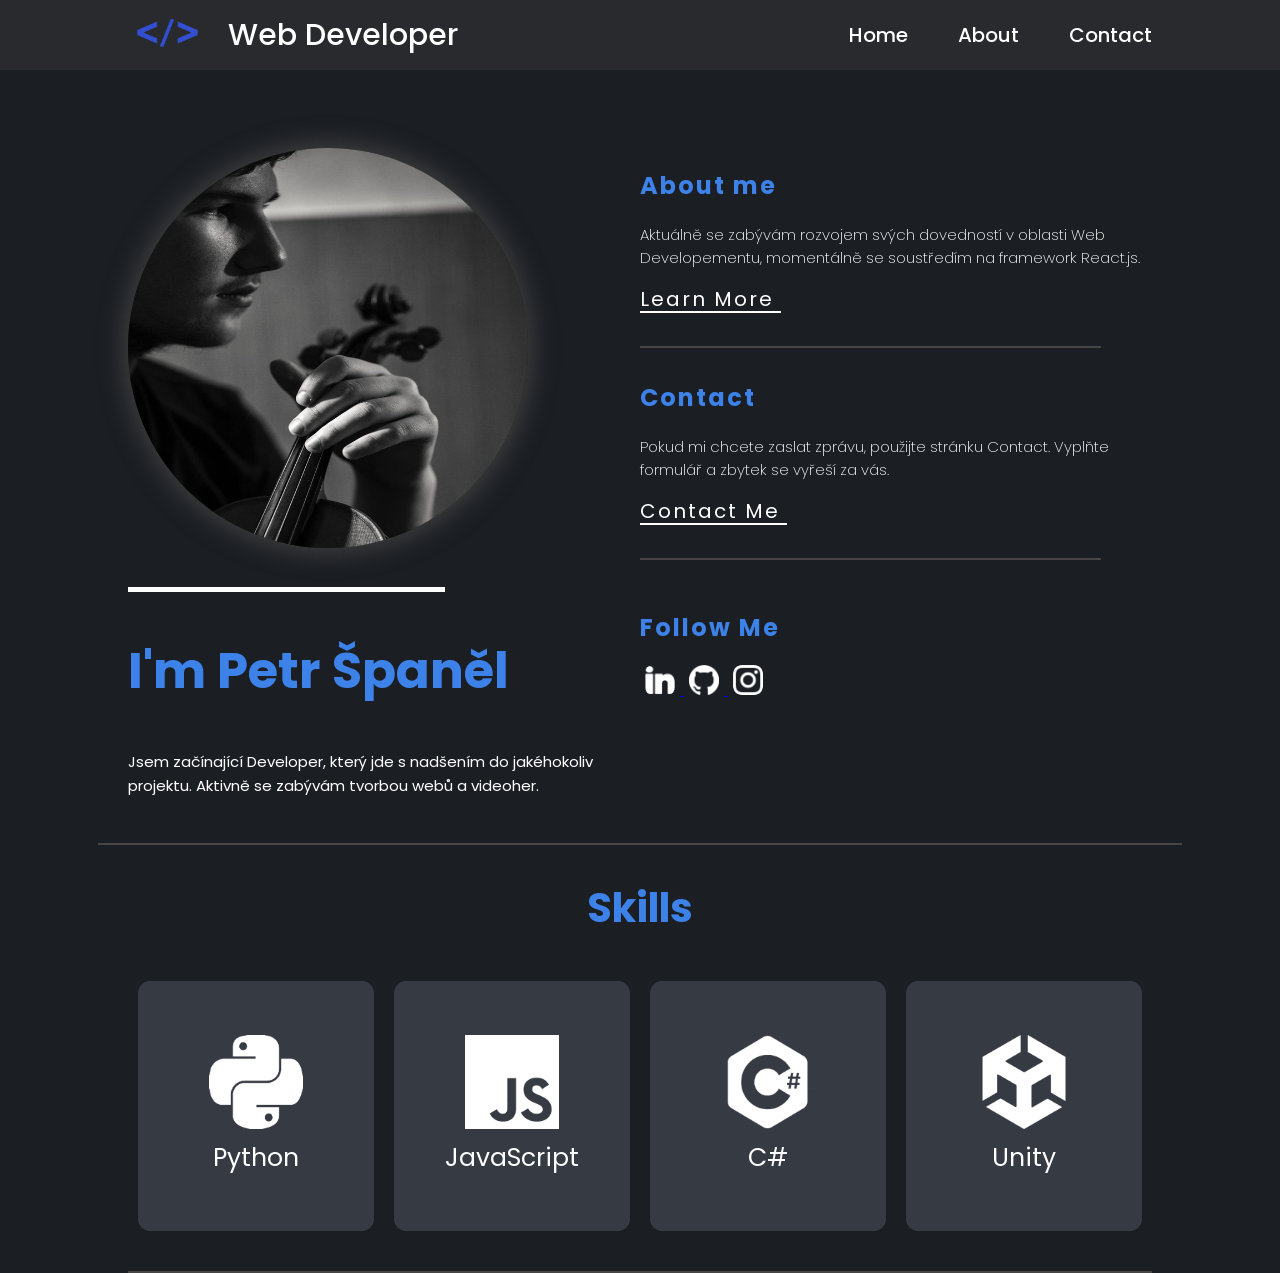
==== index.html @ 64cce2c3 "portfolio 1.0 Created first repository for my new portfolio" ====
<!DOCTYPE html>
<html lang="en">
<head>
  <meta charset="UTF-8" />
  <meta name="viewport" content="width=device-width, initial-scale=1.0"/>
  <title>Petr Španěl</title>
  <link rel="stylesheet" href="style.css"/>
  <link href="https://fonts.googleapis.com/css2?family=Poppins:wght@400;600&display=swap" rel="stylesheet">
</head>
<body>
  <header>
    <nav>
      <a href="index.html" class="in-line">
        <div class="container-logo">
          <img src="images/logo.png" class="logo" alt="Logo">
          <h1>Web Developer</h1>
        </div>
      </a>
      <div class="burger" id="burger">
        <span></span>
        <span></span>
        <span></span>
      </div>

      <ul id="nav-links">
        <li><a href="index.html" class="web-links">Home</a></li>
        <li><a href="about.html" class="web-links">About</a></li>
        <li><a href="contact.html" class="web-links">Contact</a></li>
      </ul>
    </nav>
  </header>

  <main>
    <section class="container">
      <div class="container-main-text half">
        <img src="images/portret.jpg" class="portret" alt="Petr Španěl portrét">
        <div class="line"></div>
        <h1 class="bold main-text">I'm Petr Španěl</h1>
        <p class="description">
          Jsem začínající Developer, který jde s nadšením do jakéhokoliv projektu. Aktivně se zabývám tvorbou webů a videoher.
        </p>
      </div>
      <div class="half position">
        <article class="card">
          <h2>About me</h2>
          <p>Aktuálně se zabývám rozvojem svých dovedností v oblasti Web Developementu, momentálně se soustředím na framework React.js.</p>
          <a href="about.html" class="about">Learn More <span class="about-hover">→</span></a>
        </article>
        <div class="divider"></div>
        <article class="card">
          <h2>Contact</h2>
          <p>Pokud mi chcete zaslat zprávu, použijte stránku Contact. Vyplňte formulář a zbytek se vyřeší za vás.</p>
          <a href="contact.html" class="about">Contact Me <span class="about-hover">→</span></a>
        </article>
        <div class="divider"></div>
        <h2 class="socials-name">Follow Me</h2>
        <div class="List-of-socials">
          <a href="https://www.linkedin.com/in/petr-španěl-a53b7235a/" target="_blank" rel="noopener noreferrer">
            <img class="socials" src="images/linked-in-transparent.png" alt="LinkedIn">
          </a>
          <a href="https://github.com/Flamecz" target="_blank" rel="noopener noreferrer">
            <img class="socials" src="images/github-mark-white-logo-b1c0.png" alt="GitHub">
          </a>
          <a href="https://www.instagram.com/spanel.petr/" target="_blank" rel="noopener noreferrer">
            <img class="socials" src="images/instagram transparent.png" alt="Instagram">
          </a>
        </div>
      </div>
    </section>

    <section>
      <h1 id="about" class="skils-text">Skills</h1>
      <div class="skills">
        <div class="skill-box">
          <div class="items">
            <img src="images/python.png" alt="Python">
            <p>Python</p>
          </div>
        </div>
        <div class="skill-box">
          <div class="items">
            <img src="images/javascript.png" alt="JavaScript">
            <p>JavaScript</p>
          </div>
        </div>
        <div class="skill-box">
          <div class="items">
            <img src="images/csharp.png" alt="C#">
            <p>C#</p>
          </div>
        </div>
        <div class="skill-box">
          <div class="items">
            <img src="images/unity.png" alt="Unity">
            <p>Unity</p>
          </div>
        </div>
      </div>
    </section>
  </main>

  <script src="/scripts/Burgermenu.js"></script>
</body>
</html>
---- style.css ----
html {
  scroll-behavior: smooth;
}

body{
  margin:0;
  padding: 0;
  background-color: #1B1E23;
  color: white;
  font-family: 'Poppins', sans-serif;
}

header{
  display: flex;
  justify-content: space-between;
  position: sticky;
  top: 0;
  background-color: #2b2d31d8;
  backdrop-filter: blur(5px);
  z-index: 1000;
  height: 70px;
}

nav{
  display: flex;
  justify-content: space-between;
  align-items: center;
  padding:0;
  margin: 0 auto;
  width: 80%;
  max-width: 100%;
  height: 100%;
}

#nav-links {
  display: flex;
  flex-direction: row;
  gap: 50px;
  list-style-type: none;
  margin: 0;
  padding: 0;
}


.burger span {
  display: block;
  height: 3px;
  width: 100%;
  background: white;
  margin: 4px 0;
  border-radius: 3px;
  transition: 0.3s ease;
}


.burger {
  display: none;
  flex-direction: column;
  justify-content: center;
  align-items: center;
  width: 30px;
  height: 25px;
  cursor: pointer;
  z-index: 1100;
}

.in-line{
  display: inline;
}

.container-logo{
  display: flex;
  gap: 20px;
  justify-content: center;
  text-align: center;
}

.logo{
  max-width: 80px;
  max-height: 80px;
  height: 80px;
  margin: auto;
  padding: auto;
}

nav h1{
  color: #ffffff ;
  font-weight: 500;
  margin: auto;
}
.small{
  font-size: 20px;
}

nav > ul{
  display: flex;
  flex-wrap: wrap;
  gap: 50px;
  margin: 0 20px;
  padding: 0;
  list-style-type: none;
}

nav a{
  color: #ffffff;
  font-size: 20px;
  font-weight: 500;
  text-decoration: none;
  text-underline-offset: 4px;
  text-decoration-thickness: 2px;
  transition: text-decoration 1.5s ease-in;
}

nav a:hover {
  text-decoration: underline solid;
}
/** main section  **/


.container{
  display:flex;
  justify-content: space-between;
  width: 80%;
  margin: 0 auto;
  padding: 30px;
  border-bottom: 2px solid rgb(70, 70, 70);
}

.half{
  width: 50%;
  max-width: 600px;
  margin: 0 auto;
}

.portret{
  width: 400px;
  height: 400px;
  margin: 2rem auto;
  border-radius: 50%;
  border: 0;
  box-shadow: 0 0 25px 5px rgb(63, 63, 63);;
}
.container-main-text{
  max-width: 600px;
  margin-top: 1rem;
}

.line{
  width: 62%;
  height: 5px;
  background-color: white;
}

.bold{
  font-weight: 800px;
}

.main-text{
  font-family: 'Poppins', sans-serif;
  font-size: 50px;
  font-weight: 800px;
  max-width: 400px;
  color:rgb(61, 130, 233);
}

.description{
  line-height: 24px;
  font-family: 'Poppins', sans-serif;
  font-size: 15px;
}

.round{
  display: flex;
  justify-content: center;
  text-align: center;
  width: 100px;
  height: 100px;
  border-radius: 50%;
  margin-top: 50px;
  background-color: rgb(35, 35, 187) ;
}

.position{
  margin-top: 3rem;
}

h2{
  letter-spacing: 2px;
  color: rgb(61, 130, 233);
}

.card p{
  font-size: 15px;
  font-weight: 200;
}

.card a{
  color: white;
  letter-spacing: 2px;
  font-size: 20px;
  text-decoration: underline;
  text-underline-offset: 5px;
}

.divider{
  width: 100%;
  height: 2px;
  margin: 2rem 0;
  background-color: rgb(70, 70, 70);
}

.socials-name{
  margin-top: 50px;
}

.socials{
  width: 30px;
  height: 30px;
  margin: 0 5px;
  border-radius: 25%;
  transition: transform 0.2s ease-in; 
}

.socials:hover{
  transform: scale(1.1);
  border-radius: 0%;
}

.List-of-socials{
  width: 40%;
}

/** Skills section**/

.skils-text{
  text-align: center;
  color:rgb(61, 130, 233);
  font-size: 40px;
}

.skills{
  display: flex;
  justify-content: center;
  flex-wrap: wrap;
  width: 80%;
  margin: 20px auto 0;
  padding-bottom: 30px;
  border-bottom: 2px solid rgb(70, 70, 70);
}

.skill-box {
  display: flex;
  justify-content: center;
  align-items: center;
  width: 23%;
  height: 250px;
  margin: 10px auto;
  border-radius: 5%;
  background-color: #363a42;
  font-size: 25px;
  text-align: center;
}

.skill-box img {
  width: 40%;
  height: auto;
  margin-bottom: 10px;
}

.items {
  display: flex;
  flex-direction: column;
  align-items: center;
  justify-content: center;
}

.items p{
  margin: 0;
}


/** about Page **/

.No-Line{
  border-bottom: none;
}
.no-space{
  padding: 0px;
  margin: 0px;
}

.about-divider{
  width: 80%;
  height: 2px;
  margin: 0 auto;
  background-color: rgb(70, 70, 70);
}

.projects {
  max-width: 80%;
  margin: 3rem auto;
  padding: 0 1rem;
}

.card-container {
  display: flex;
  flex-wrap: wrap;
  gap: 2rem;
  justify-content: space-between;
  margin-top: 2rem;
}

.project-card {
  background-color: #363a42;
  border-radius: 12px;
  overflow: hidden;
  max-width: 22%;
  text-align: left;
  transition: transform 0.3s ease;
  box-shadow: 0 0 0 transparent;
}

.project-card:hover {
  transform: translateY(-8px);
  box-shadow: 0 8px 24px rgba(0, 0, 0, 0.4);
}

.project-card img {
  width: 90%;
  height: auto;
  max-height: 200px;
  margin: 15px auto;
  display: block;
}

.project-card h3 {
  font-size: 1.25rem;
  margin: 1rem;
  color: #fff;
}

.project-card p {
  color: #8b949e;
  margin: 0 1rem 1rem 1rem;
  font-size: 0.95rem;
}

.btn {
  display: inline-block;
  margin: 0 1rem 1rem 1rem;
  padding: 0.6rem 1.2rem;
  background-color: #21262d;
  color: #ffffff;
  border: 1px solid #30363d;
  border-radius: 6px;
  text-decoration: none;
  font-size: 0.9rem;
  transition: background-color 0.2s ease;
}

.btn:hover {
  background-color: #30363d;
}

.link-maturita{
  color: white;
  text-decoration-color:white;
}
.link-maturita:hover{
  color: rgb(61, 130, 233);
  text-decoration-color:rgb(61, 130, 233) ;
}

.spaceForm{
  width: 100%;
  height: 10vw;
}

.no-margin{
  margin-top: 0px;
}

.submitbtn{
  display: inline-block;
  padding: 0.6rem 1.2rem;
  background-color: #2b2d31;
  color: #ffffff;
  border: 1px solid #30363d;
  border-radius: 6px;
  text-decoration: none;
  font-size: 0.9rem;
  transition: background-color 0.2s ease;
}

/** Animation **/

.about {
  position: relative;
  display: inline-block;
  text-decoration: none;
  color: black;
  transition: transform 0.2s ease-in; 
}

.about:hover {
  transform: scale(1.01); /* zvětšení textu o 5 % */

}
.about-hover {
  opacity: 0;
  text-decoration: none;
  transform: translateX(-10px); /* Začíná víc vlevo */
  transition: opacity 0.3s ease, transform 0.3s ease;
}

.about:hover .about-hover {
  opacity: 1;
  transform: translateX(0); /* Přiletí na místo */
  scale: 1.1;
}

.modal {
  display: none;
  position: fixed;
  z-index: 1000;
  left: 0;
  top: 0;
  width: 100%;
  height: 100%;
  overflow: auto;
  background-color: rgba(0,0,0,0.8);
}

/* Modal box */
.modal-content {
  background-color: #161b22;
  color: #fff;
  margin: 10% auto;
  padding: 2rem;
  border-radius: 10px;
  width: 80%;
  max-width: 600px;
  position: relative;
  animation: fadeIn 0.3s ease;
}

/* Close button */
.close {
  color: #aaa;
  position: absolute;
  right: 1rem;
  top: 1rem;
  font-size: 2rem;
  cursor: pointer;
}

.close:hover {
  color: #fff;
}

@keyframes fadeIn {
  from {opacity: 0; transform: scale(0.95);}
  to {opacity: 1; transform: scale(1);}
}

/** responsive  **/

@media screen and (max-width: 1550px) {
  .divider{
    width: 90%;
  }
}

@media screen and (max-width: 768px) {
  nav {
    flex-direction: column;
    align-items: flex-start;
    height: auto;
    padding: 10px 0;
    margin: 0 1vw;
  }

  .container-logo {
    justify-content: flex-start;
    margin-left: 10px;
    font-size: 18px;
  }

  .burger {
    display: flex;
    margin: auto;
    justify-content: end;
  }

  .header{
    width: 100%;
  }

  nav > ul {
    display: flex;
    flex-direction: column;
    align-items: flex-start;
    gap: 15px;
    padding-left: 10px;
    margin-top: 10px;
  }

  nav {
    flex-wrap: wrap;
    gap: 20%;
  }

    #nav-links {
    display: none;
    flex-direction: column;
    position: absolute;
    top: 70px;
    right: 0;
    width: 100%;
    gap: 20px;
    background-color: #2b2d31;
    padding: 10px 0;
    z-index: 1000;
  }

  #nav-links.active {
    display: flex;
  }

  #nav-links li {
    width: 100%;
    text-align: left;
    padding: 10px 20px;
  }

  .container-logo {
    gap: 10px;
  }

  .logo {
    width: 50px;
    height: 50px;
  }

  .logo-text {
    font-size: 16px;
  }

  .container {
    flex-direction: column;
    align-items: center;
    width: 100%;

    padding: 20px 0;
  }

  .half {
    width: 100%;
    margin: 0 auto;
  }

  .half.position {
    display: flex;
    flex-direction: column;
    justify-content: center;  /* Vertikální zarovnání */
    align-items: center;      /* Horizontální zarovnání */
    text-align: center;       /* Zarovnání textu */
  }

  .divider{
    width: 80%;
  }

  .portret {
    width: 250px;
    height: 250px;
    display :flex;
    justify-content: center;
  }

  .main-text {
    font-size: 30px;
    text-align: center;
    max-width: 100%;
  }

  .line {
    width: 100%;
    margin: 1rem 0;
    height: 2px;
  }

  .description {
    text-align: center;
    padding: 0 10px;
  }

  .card {
    padding: 0 10px;
  }
  .card h2{
    justify-content: center;
  }

  .List-of-socials {
    display: flex;
    justify-content: center;
    gap: 10px;
    width: 100%;
    flex-wrap: wrap;
  }

  .socials {
    width: 40px;
    height: 40px;
  }

  .socials-name{
    justify-self: center;
  }

  .skills {
    flex-wrap: wrap;
    flex-direction: row;
    align-items: center;
    justify-content: center;
    width: 100%;
    padding: 0;
  }

  .skill-box {
    width: 45%; /* místo 23% */
    height: 180px; /* menší výška */
  }

  .project-card {
    max-width: 100%;
    margin: 0 auto;
  }

  .card-container {
    flex-direction: column;
    align-items: center;
  }
}
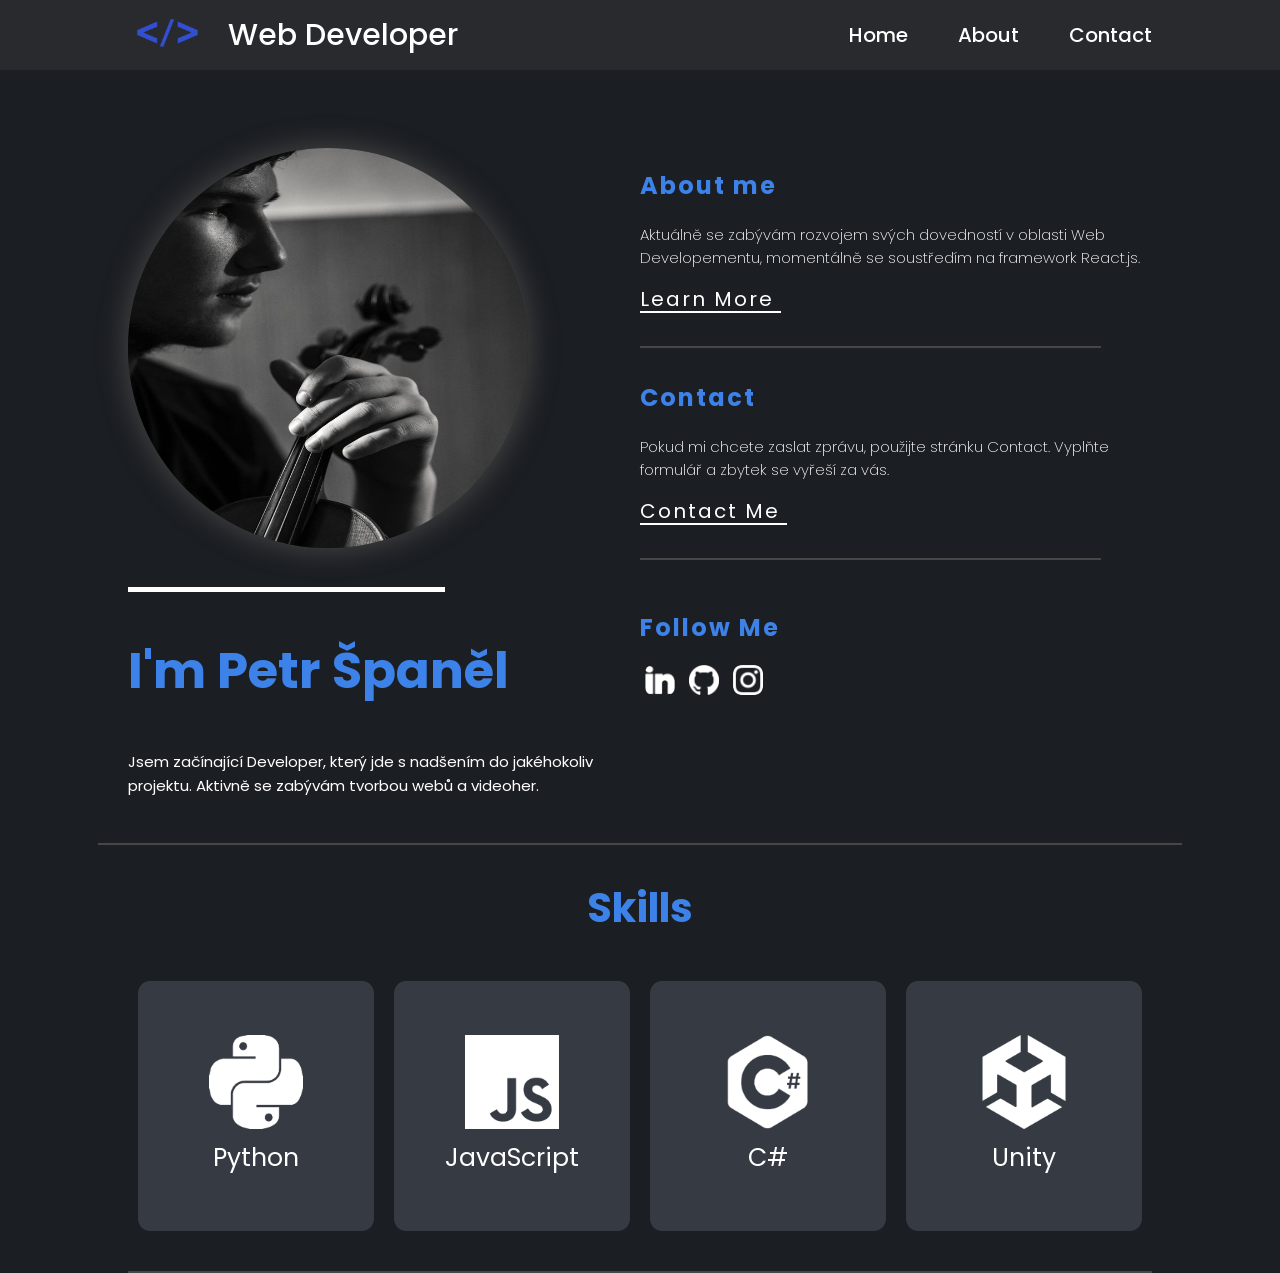
==== commit fd2da797: "small bug fixes" ====
--- a/index.html
+++ b/index.html
@@ -55,15 +55,9 @@
         <div class="divider"></div>
         <h2 class="socials-name">Follow Me</h2>
         <div class="List-of-socials">
-          <a href="https://www.linkedin.com/in/petr-španěl-a53b7235a/" target="_blank" rel="noopener noreferrer">
-            <img class="socials" src="images/linked-in-transparent.png" alt="LinkedIn">
-          </a>
-          <a href="https://github.com/Flamecz" target="_blank" rel="noopener noreferrer">
-            <img class="socials" src="images/github-mark-white-logo-b1c0.png" alt="GitHub">
-          </a>
-          <a href="https://www.instagram.com/spanel.petr/" target="_blank" rel="noopener noreferrer">
-            <img class="socials" src="images/instagram transparent.png" alt="Instagram">
-          </a>
+          <a href="https://www.linkedin.com/in/petr-španěl-a53b7235a/" target="_blank" ><img class="socials" src="images/linked-in-transparent.png" alt="LinkedIn"></a>
+          <a href="https://github.com/Flamecz" target="_blank" ><img class="socials" src="images/github-mark-white-logo-b1c0.png" alt="GitHub"></a>
+          <a href="https://www.instagram.com/spanel.petr/" target="_blank"><img class="socials" src="images/instagram transparent.png" alt="Instagram"></a>
         </div>
       </div>
     </section>
--- a/style.css
+++ b/style.css
@@ -392,6 +392,52 @@
   transition: background-color 0.2s ease;
 }
 
+.contact-form{
+  display: flex;
+  flex-direction: column;
+  gap: 15px;
+  width: 95%; 
+  box-sizing: border-box;
+  justify-content: center;
+}
+
+.contact-input{
+  padding: 10px;
+  border-radius: 6px;
+  background-color: #2b2d31;
+  color: white;
+  border: 1px solid #444;
+  width: 90%;
+  margin: 0 auto;
+  margin-bottom: 1rem;
+}
+
+.contact-textarea{
+  padding: 10px;
+  border-radius: 6px;
+  background-color: #2b2d31;
+  color: white;
+  border: 1px solid #444;
+  width: 90%;
+  margin: 0 auto;
+  margin-bottom: 1rem;
+}
+
+.submitbtn{
+  color: white;
+  padding: 12px 24px;
+  border: none;
+  border-radius: 8px;
+  font-size: 16px;
+  transition: transform 0.2s ease, box-shadow 0.2s ease;
+  cursor: pointer;
+  align-self: center;
+}
+.submitbtn:hover {
+  transform: scale(1.05);
+  box-shadow: 0 8px 20px rgba(0, 0, 0, 0.2);
+}
+
 /** Animation **/
 
 .about {
@@ -556,7 +602,7 @@
 
   .half {
     width: 100%;
-    margin: 0 auto;
+    margin: 3vw auto;
   }
 
   .half.position {
@@ -642,4 +688,39 @@
     flex-direction: column;
     align-items: center;
   }
+
+  .no-decoration{
+    list-style-type: none;
+  }
+
+  .contact-form{
+    display: flex;
+    flex-direction: column;
+    gap: 15px;
+    width: 95%; 
+    box-sizing: border-box;
+  }
+
+  .contact-input{
+    padding: 10px;
+    border-radius: 6px;
+    background-color: #2b2d31;
+    color: white;
+    border: 1px solid #444;
+    width: 90%;
+    margin-bottom: 1rem;
+  }
+
+  .contact-textarea{
+    padding: 10px;
+    border-radius: 6px;
+    background-color: #2b2d31;
+    color: white;
+    border: 1px solid #444;
+    width: 90%;
+    margin-bottom: 1rem;
+  }
+  .submitbtn{
+    align-self: center;
+  }
 }
